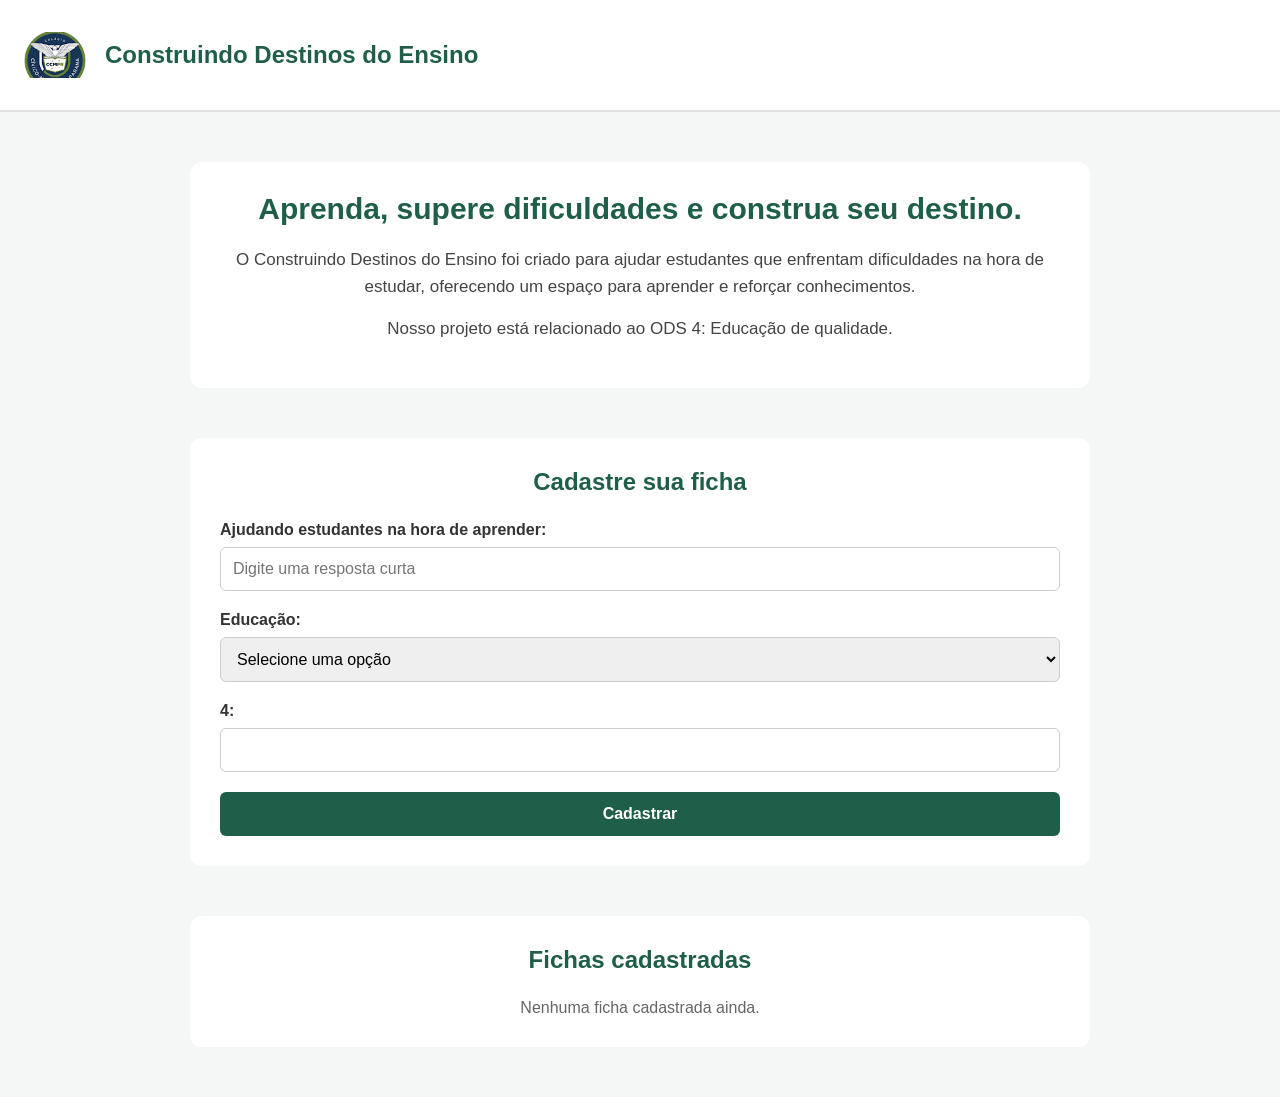
==== projeto.html @ d1478a82 "Add files via upload" ====
<!DOCTYPE html>
<html lang="pt-BR">

<head>
    <!-- Define que o site utiliza caracteres da língua portuguesa -->
    <meta charset="UTF-8">

    <!-- Faz o site se adaptar a celulares, tablets e computadores -->
    <meta name="viewport" content="width=device-width, initial-scale=1.0">

    <!-- Nome que aparecerá na aba do navegador -->
    <title>Construindo Destinos do Ensino</title>

    <!-- Conecta o arquivo HTML ao arquivo de estilos CSS -->
    <link rel="stylesheet" href="style.css">
</head>

<body>

    <!-- Cabeçalho principal do site -->
    <header class="cabecalho">

        <!-- Área que contém a logo e o nome do projeto -->
        <div class="identidade">

            <!-- Mostra a logo que está dentro da pasta imagens -->
            <img src="imagens/logo1.png" alt="Logo do projeto">

            <!-- Nome do projeto -->
            <h1>Construindo Destinos do Ensino</h1>

        </div>

    </header>


    <!-- Área principal do site -->
    <main>

        <!-- Seção de apresentação -->
        <section class="apresentacao">

            <!-- Título principal da seção -->
            <h2>Aprenda, supere dificuldades e construa seu destino.</h2>

            <!-- Texto explicando a finalidade do site -->
            <p>
                O Construindo Destinos do Ensino foi criado para ajudar
                estudantes que enfrentam dificuldades na hora de estudar,
                oferecendo um espaço para aprender e reforçar conhecimentos.
            </p>

            <!-- Informação sobre o objetivo do projeto -->
            <p>
                Nosso projeto está relacionado ao ODS 4:
                Educação de qualidade.
            </p>

        </section>


        <!-- Seção de cadastro -->
        <section class="cadastro">

            <!-- Título do formulário -->
            <h2>Cadastre sua ficha</h2>

            <!-- Formulário de cadastro -->
            <form id="formularioCadastro">

                <!-- Campo de texto curto -->
                <div class="campo">

                    <label for="ajudando">
                        Ajudando estudantes na hora de aprender:
                    </label>

                    <input
                        type="text"
                        id="ajudando"
                        name="ajudando"
                        placeholder="Digite uma resposta curta"
                        required
                    >

                </div>


                <!-- Campo com opções de educação -->
                <div class="campo">

                    <label for="educacao">
                        Educação:
                    </label>

                    <select
                        id="educacao"
                        name="educacao"
                        required
                    >
                        <option value="">
                            Selecione uma opção
                        </option>

                        <option value="Educação">
                            Educação
                        </option>

                    </select>

                </div>


                <!-- Campo numérico -->
                <div class="campo">

                    <label for="numero">
                        4:
                    </label>

                    <input
                        type="number"
                        id="numero"
                        name="numero"
                        required
                    >

                </div>


                <!-- Botão para enviar o formulário -->
                <button type="submit">
                    Cadastrar
                </button>

            </form>

        </section>
                <!-- Seção onde as fichas cadastradas serão exibidas -->
        <section class="fichas">

            <!-- Título da seção -->
            <h2>Fichas cadastradas</h2>

            <!--
                Este espaço receberá as fichas através
                do JavaScript posteriormente.
            -->
            <div id="listaFichas">

                <!-- Mensagem inicial enquanto não há fichas exibidas -->
                <p class="mensagem-vazia">
                    As fichas cadastradas aparecerão aqui.
                </p>

            </div>

        </section>


    </main>


    <!--
        O JavaScript fica no final do body.
        Assim, todo o HTML já foi carregado
        quando o JavaScript procurar pelo formulário.
    -->
    <script src="script.js"></script>

</body>

</html>
---- style.css ----
/* 
   Remove as margens padrão que o navegador coloca na página.
   Isso nos dá mais controle sobre o espaço do site.
*/
* {
    margin: 0;
    padding: 0;
    box-sizing: border-box;
}

/*
   Define a aparência geral da página.
*/
body {
    font-family: Arial, sans-serif;
    background-color: #f4f7f6;
    color: #222222;
}

/*
   Estiliza o cabeçalho do site.
*/
.cabecalho {
    background-color: #ffffff;
    padding: 20px;
    border-bottom: 2px solid #e0e0e0;
}

/*
   Organiza a logo e o nome do projeto
   lado a lado.
*/
.identidade {
    display: flex;
    align-items: center;
    gap: 15px;
}

/*
   Define o tamanho da logo.
*/
.identidade img {
    width: 70px;
    height: 70px;
    object-fit: contain;
}

/*
   Estiliza o nome do projeto.
*/
.identidade h1 {
    font-size: 24px;
    color: #1f5f4a;
}
/*
   Define o espaço e a aparência da área
   principal de apresentação do projeto.
*/
.apresentacao {
    max-width: 900px;
    margin: 50px auto;
    padding: 30px;
    background-color: #ffffff;
    border-radius: 12px;
    text-align: center;
}

/*
   Estiliza o título da apresentação.
*/
.apresentacao h2 {
    margin-bottom: 20px;
    font-size: 30px;
    color: #1f5f4a;
}

/*
   Estiliza os textos da apresentação.
*/
.apresentacao p {
    margin-bottom: 15px;
    font-size: 17px;
    line-height: 1.6;
    color: #444444;
}
/*
   Cria o espaço e a aparência da área
   onde ficará o formulário.
*/
.cadastro {
    max-width: 900px;
    margin: 30px auto 50px;
    padding: 30px;
    background-color: #ffffff;
    border-radius: 12px;
}

/*
   Estiliza o título do formulário.
*/
.cadastro h2 {
    margin-bottom: 25px;
    text-align: center;
    color: #1f5f4a;
}

/*
   Cria um espaço entre cada campo
   do formulário.
*/
.campo {
    margin-bottom: 20px;
}

/*
   Coloca o texto do label acima
   do campo correspondente.
*/
.campo label {
    display: block;
    margin-bottom: 8px;
    font-weight: bold;
    color: #333333;
}

/*
   Estiliza os campos de texto,
   número e a lista de opções.
*/
.campo input,
.campo select {
    width: 100%;
    padding: 12px;
    border: 1px solid #cccccc;
    border-radius: 6px;
    font-size: 16px;
}

/*
   Muda a aparência do campo quando
   o usuário clica nele para digitar.
*/
.campo input:focus,
.campo select:focus {
    outline: none;
    border-color: #1f5f4a;
}

/*
   Estiliza o botão de cadastro.
*/
.cadastro button {
    width: 100%;
    padding: 13px;
    border: none;
    border-radius: 6px;
    background-color: #1f5f4a;
    color: #ffffff;
    font-size: 16px;
    font-weight: bold;
    cursor: pointer;
}

/*
   Muda a cor do botão quando o mouse
   passa por cima dele.
*/
.cadastro button:hover {
    background-color: #174838;
}
/*
   Define a aparência da seção
   de fichas cadastradas.
*/
.fichas {
    max-width: 900px;
    margin: 30px auto 50px;
    padding: 30px;
    background-color: #ffffff;
    border-radius: 12px;
}

/*
   Estiliza o título da seção.
*/
.fichas h2 {
    margin-bottom: 25px;
    text-align: center;
    color: #1f5f4a;
}

/*
   Estiliza a mensagem que aparece
   quando ainda não temos fichas exibidas.
*/
.mensagem-vazia {
    text-align: center;
    color: #666666;
}
/*
   Estiliza cada ficha cadastrada.
*/
.ficha {
    margin-bottom: 20px;
    padding: 20px;
    background-color: #f4f7f6;
    border-left: 5px solid #1f5f4a;
    border-radius: 8px;
}


/*
   Estiliza o título de cada ficha.
*/
.ficha h3 {
    margin-bottom: 15px;
    color: #1f5f4a;
}


/*
   Cria espaço entre as informações
   de cada ficha.
*/
.ficha p {
    margin-bottom: 10px;
    line-height: 1.5;
    color: #444444;
}


/*
   Destaca os nomes dos campos.
*/
.ficha strong {
    color: #222222;
}
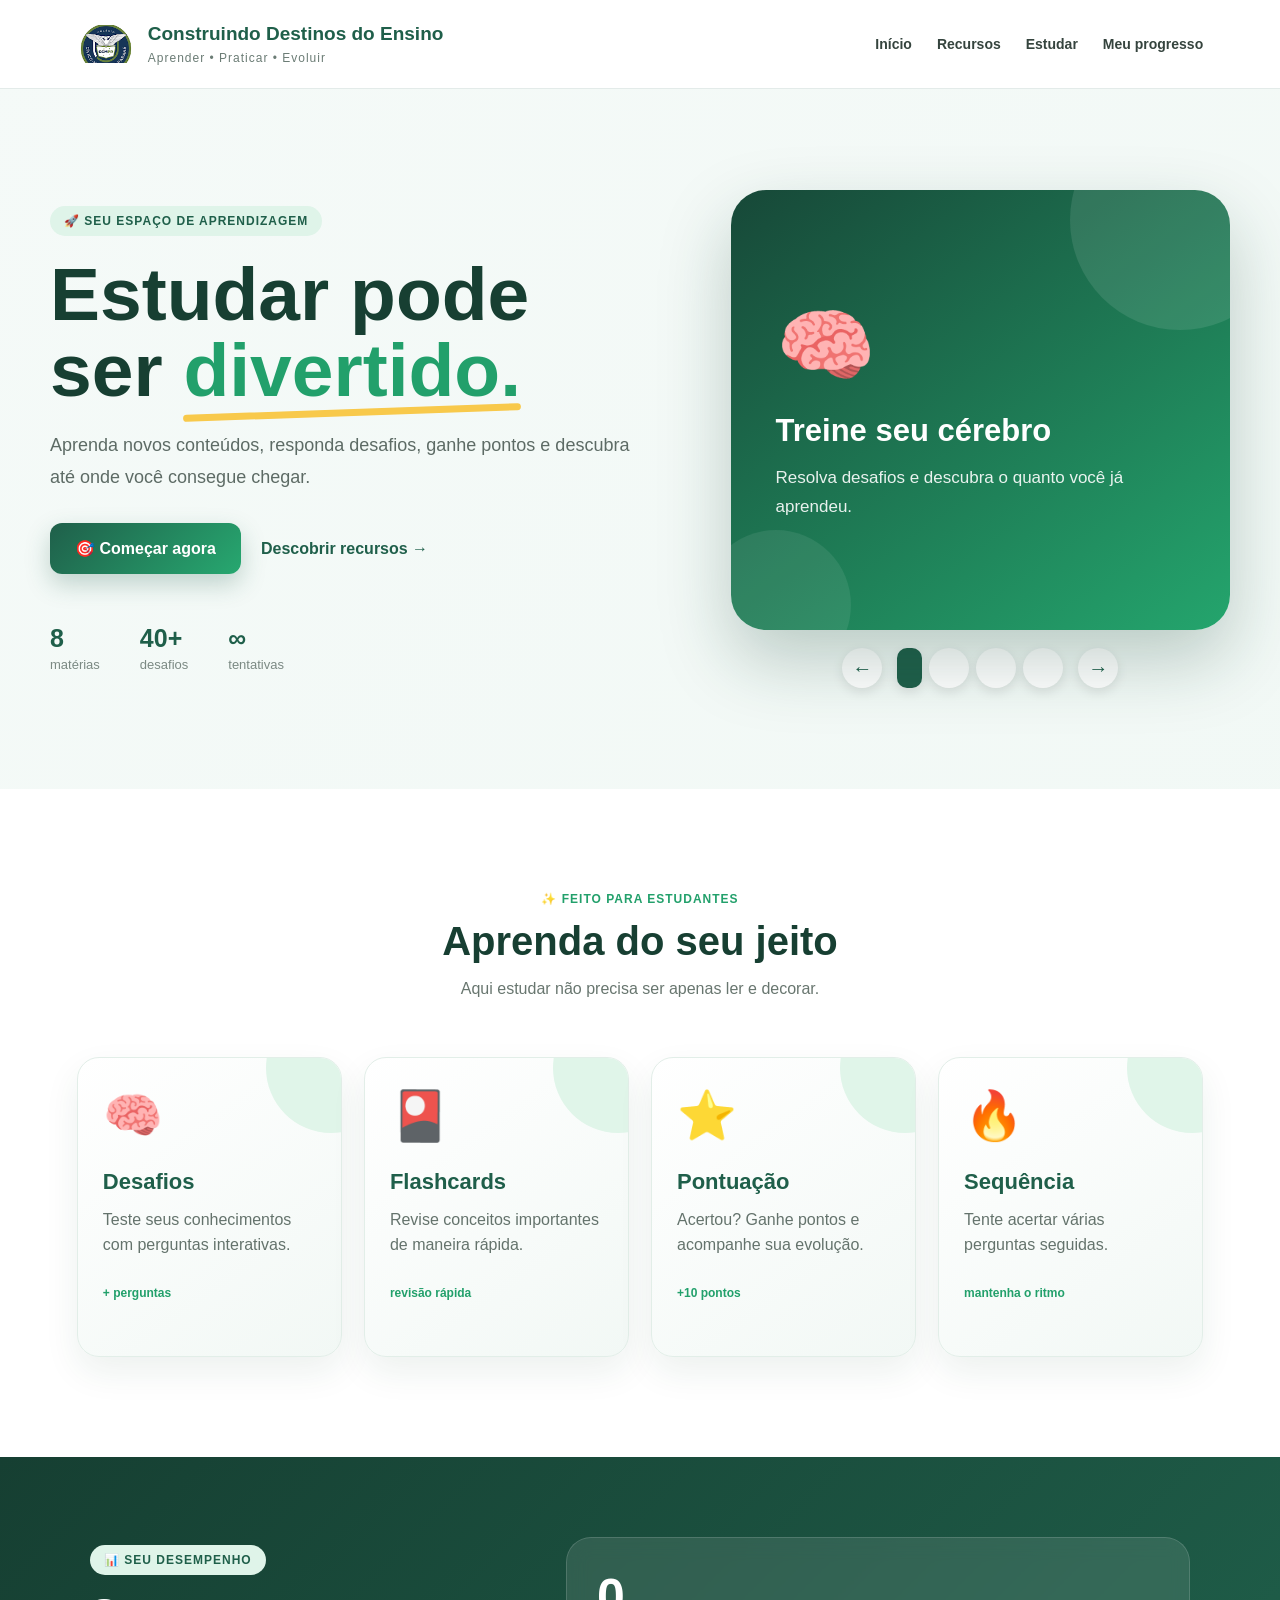
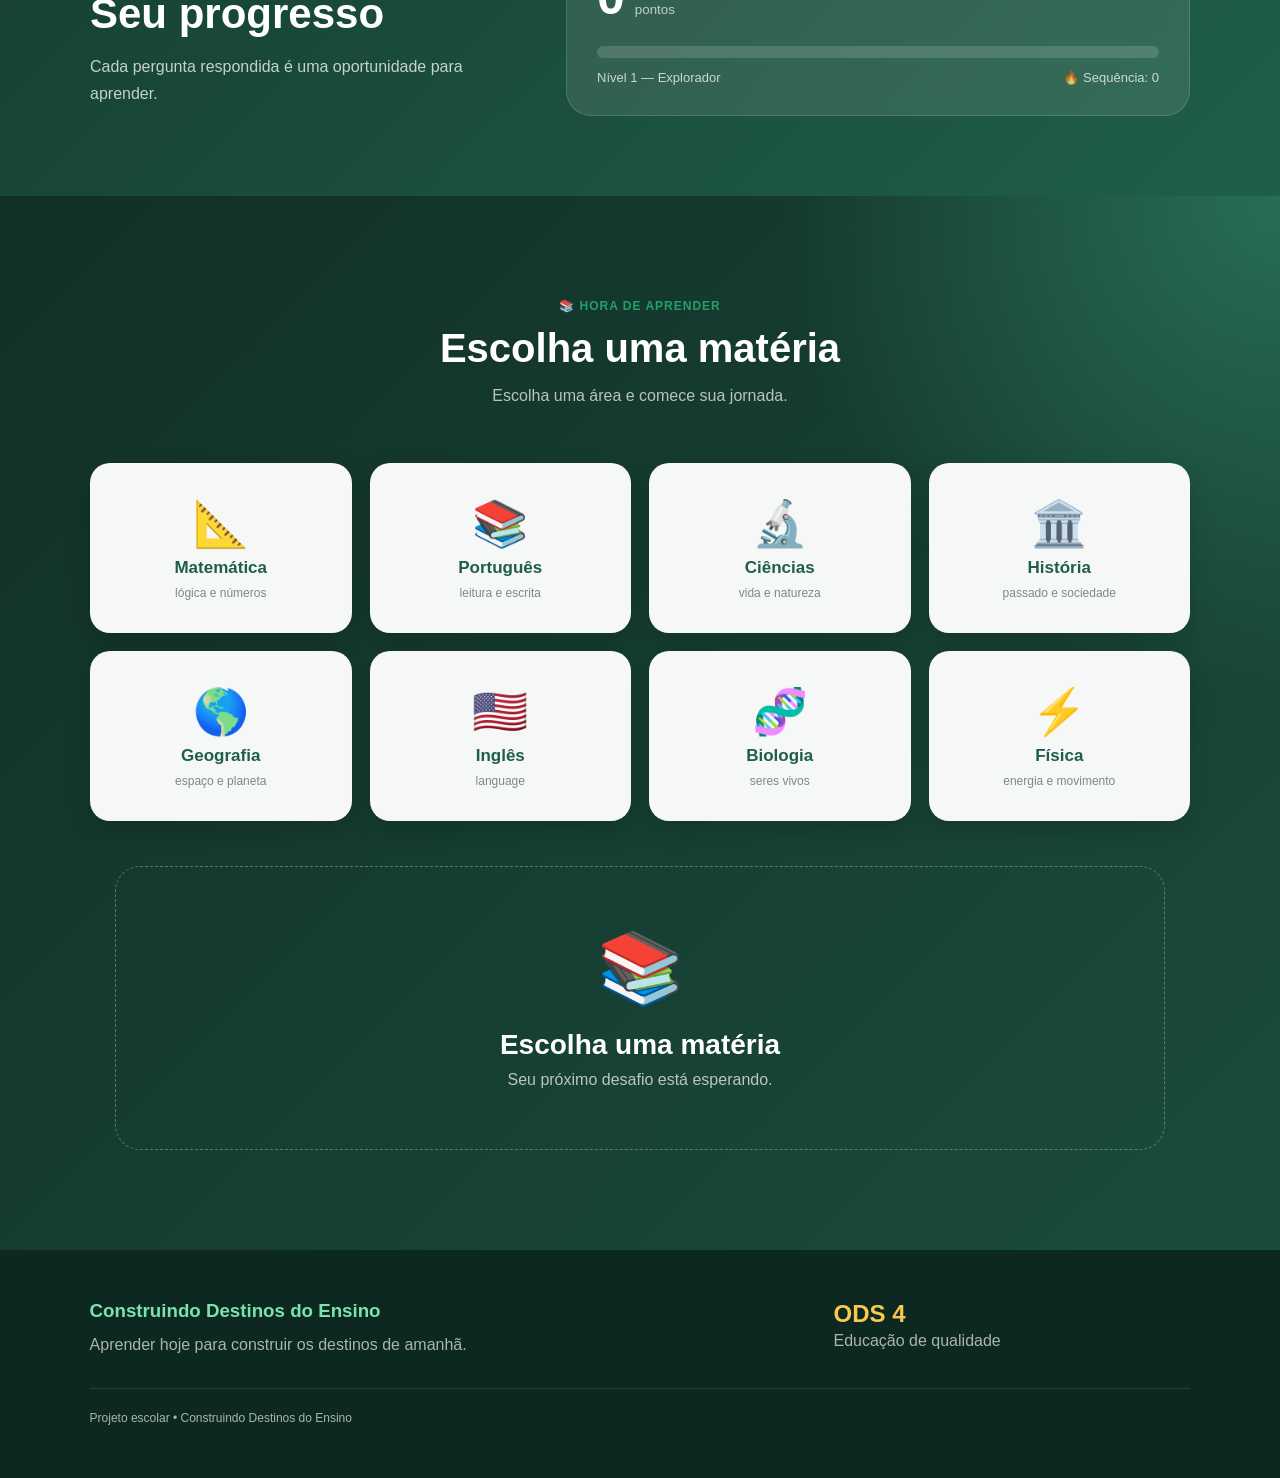
==== commit f872784e: "Add files via upload" ====
--- a/projeto.html
+++ b/projeto.html
@@ -15,159 +15,759 @@
     <link rel="stylesheet" href="style.css">
 </head>
 
-<body>
-
-    <!-- Cabeçalho principal do site -->
-    <header class="cabecalho">
-
-        <!-- Área que contém a logo e o nome do projeto -->
-        <div class="identidade">
-
-            <!-- Mostra a logo que está dentro da pasta imagens -->
-            <img src="imagens/logo1.png" alt="Logo do projeto">
-
-            <!-- Nome do projeto -->
-            <h1>Construindo Destinos do Ensino</h1>
-
-        </div>
-
-    </header>
-
-
-    <!-- Área principal do site -->
-    <main>
-
-        <!-- Seção de apresentação -->
-        <section class="apresentacao">
-
-            <!-- Título principal da seção -->
-            <h2>Aprenda, supere dificuldades e construa seu destino.</h2>
-
-            <!-- Texto explicando a finalidade do site -->
+<meta charset="UTF-8">
+
+<meta
+    name="viewport"
+    content="width=device-width, initial-scale=1.0"
+>
+
+<title>
+    Construindo Destinos do Ensino
+</title>
+
+<link
+    rel="stylesheet"
+    href="style.css"
+>
+
+</head> <body>
+<!-- ==================================================
+     CABEÇALHO
+================================================== -->
+
+<header class="cabecalho">
+
+    <div class="identidade">
+
+        <img
+            src="imagens/logo1.png"
+            alt="Logo do projeto"
+
+             src="imagens/logo2.png"
+            alt="Logo secundaria"
+
+        >
+
+        <div>
+
+            <h1>
+                Construindo Destinos do Ensino
+            </h1>
+
+            <span>
+                Aprender • Praticar • Evoluir
+            </span>
+
+        </div>
+
+    </div>
+
+
+    <nav class="menu">
+
+        <a href="#inicio">
+            Início
+        </a>
+
+        <a href="#recursos">
+            Recursos
+        </a>
+
+        <a href="#estudar">
+            Estudar
+        </a>
+
+        <a href="#progresso">
+            Meu progresso
+        </a>
+
+    </nav>
+
+</header>
+
+
+
+<!-- ==================================================
+     HERO / INÍCIO
+================================================== -->
+
+<main id="inicio">
+
+    <section class="hero">
+
+        <div class="hero-conteudo">
+
+            <span class="tag-hero">
+                🚀 SEU ESPAÇO DE APRENDIZAGEM
+            </span>
+
+            <h2>
+                Estudar pode ser
+                <span>divertido.</span>
+            </h2>
+
             <p>
-                O Construindo Destinos do Ensino foi criado para ajudar
-                estudantes que enfrentam dificuldades na hora de estudar,
-                oferecendo um espaço para aprender e reforçar conhecimentos.
+
+                Aprenda novos conteúdos,
+                responda desafios, ganhe pontos
+                e descubra até onde você consegue chegar.
+
             </p>
 
-            <!-- Informação sobre o objetivo do projeto -->
+
+            <div class="hero-botoes">
+
+                <a
+                    href="#estudar"
+                    class="botao-principal"
+                >
+                    🎯 Começar agora
+                </a>
+
+                <a
+                    href="#recursos"
+                    class="botao-secundario-link"
+                >
+                    Descobrir recursos →
+                </a>
+
+            </div>
+
+
+            <div class="mini-estatisticas">
+
+                <div>
+
+                    <strong>
+                        8
+                    </strong>
+
+                    <span>
+                        matérias
+                    </span>
+
+                </div>
+
+
+                <div>
+
+                    <strong>
+                        40+
+                    </strong>
+
+                    <span>
+                        desafios
+                    </span>
+
+                </div>
+
+
+                <div>
+
+                    <strong>
+                        ∞
+                    </strong>
+
+                    <span>
+                        tentativas
+                    </span>
+
+                </div>
+
+            </div>
+
+        </div>
+
+
+        <!-- ==================================================
+             CARROSSEL
+        ================================================== -->
+
+        <div class="carrossel-container">
+
+            <div
+                class="carrossel"
+                id="carrossel"
+            >
+
+                <div class="slide slide-1">
+
+                    <div class="slide-icone">
+                        🧠
+                    </div>
+
+                    <h3>
+                        Treine seu cérebro
+                    </h3>
+
+                    <p>
+                        Resolva desafios e descubra
+                        o quanto você já aprendeu.
+                    </p>
+
+                </div>
+
+
+                <div class="slide slide-2">
+
+                    <div class="slide-icone">
+                        🚀
+                    </div>
+
+                    <h3>
+                        Evolua todos os dias
+                    </h3>
+
+                    <p>
+                        Cada pequena descoberta
+                        faz você avançar.
+                    </p>
+
+                </div>
+
+
+                <div class="slide slide-3">
+
+                    <div class="slide-icone">
+                        🏆
+                    </div>
+
+                    <h3>
+                        Conquiste seu espaço
+                    </h3>
+
+                    <p>
+                        Acumule pontos e suba
+                        de nível.
+                    </p>
+
+                </div>
+
+
+                <div class="slide slide-4">
+
+                    <div class="slide-icone">
+                        💡
+                    </div>
+
+                    <h3>
+                        Aprenda de outro jeito
+                    </h3>
+
+                    <p>
+                        Dicas, exemplos, perguntas
+                        e atividades interativas.
+                    </p>
+
+                </div>
+
+            </div>
+
+
+            <div class="controles-carrossel">
+
+                <button
+                    type="button"
+                    id="anteriorSlide"
+                >
+                    ←
+                </button>
+
+                <div
+                    id="indicadores"
+                    class="indicadores"
+                >
+                </div>
+
+                <button
+                    type="button"
+                    id="proximoSlide"
+                >
+                    →
+                </button>
+
+            </div>
+
+        </div>
+
+    </section>
+
+
+
+    <!-- ==================================================
+         RECURSOS
+    ================================================== -->
+
+    <section
+        class="recursos"
+        id="recursos"
+    >
+
+        <div class="titulo-secao">
+
+            <span>
+                ✨ FEITO PARA ESTUDANTES
+            </span>
+
+            <h2>
+                Aprenda do seu jeito
+            </h2>
+
             <p>
-                Nosso projeto está relacionado ao ODS 4:
-                Educação de qualidade.
+                Aqui estudar não precisa ser apenas
+                ler e decorar.
             </p>
 
-        </section>
-
-
-        <!-- Seção de cadastro -->
-        <section class="cadastro">
-
-            <!-- Título do formulário -->
-            <h2>Cadastre sua ficha</h2>
-
-            <!-- Formulário de cadastro -->
-            <form id="formularioCadastro">
-
-                <!-- Campo de texto curto -->
-                <div class="campo">
-
-                    <label for="ajudando">
-                        Ajudando estudantes na hora de aprender:
-                    </label>
-
-                    <input
-                        type="text"
-                        id="ajudando"
-                        name="ajudando"
-                        placeholder="Digite uma resposta curta"
-                        required
+        </div>
+
+
+        <div class="cards-recursos">
+
+
+            <div class="card-3d">
+
+                <div class="card-icone">
+                    🧠
+                </div>
+
+                <h3>
+                    Desafios
+                </h3>
+
+                <p>
+                    Teste seus conhecimentos
+                    com perguntas interativas.
+                </p>
+
+                <span>
+                    + perguntas
+                </span>
+
+            </div>
+
+
+            <div class="card-3d">
+
+                <div class="card-icone">
+                    🎴
+                </div>
+
+                <h3>
+                    Flashcards
+                </h3>
+
+                <p>
+                    Revise conceitos importantes
+                    de maneira rápida.
+                </p>
+
+                <span>
+                    revisão rápida
+                </span>
+
+            </div>
+
+
+            <div class="card-3d">
+
+                <div class="card-icone">
+                    ⭐
+                </div>
+
+                <h3>
+                    Pontuação
+                </h3>
+
+                <p>
+                    Acertou? Ganhe pontos e
+                    acompanhe sua evolução.
+                </p>
+
+                <span>
+                    +10 pontos
+                </span>
+
+            </div>
+
+
+            <div class="card-3d">
+
+                <div class="card-icone">
+                    🔥
+                </div>
+
+                <h3>
+                    Sequência
+                </h3>
+
+                <p>
+                    Tente acertar várias perguntas
+                    seguidas.
+                </p>
+
+                <span>
+                    mantenha o ritmo
+                </span>
+
+            </div>
+
+        </div>
+
+    </section>
+
+
+
+    <!-- ==================================================
+         PROGRESSO
+    ================================================== -->
+
+    <section
+        class="progresso"
+        id="progresso"
+    >
+
+        <div class="progresso-conteudo">
+
+            <div>
+
+                <span class="tag-secao">
+                    📊 SEU DESEMPENHO
+                </span>
+
+                <h2>
+                    Seu progresso
+                </h2>
+
+                <p>
+                    Cada pergunta respondida é
+                    uma oportunidade para aprender.
+                </p>
+
+            </div>
+
+
+            <div class="painel-progresso">
+
+                <div class="numero-progresso">
+
+                    <span id="pontuacaoPrincipal">
+                        0
+                    </span>
+
+                    <small>
+                        pontos
+                    </small>
+
+                </div>
+
+
+                <div class="barra-container">
+
+                    <div
+                        class="barra-progresso"
+                        id="barraProgresso"
                     >
-
-                </div>
-
-
-                <!-- Campo com opções de educação -->
-                <div class="campo">
-
-                    <label for="educacao">
-                        Educação:
-                    </label>
-
-                    <select
-                        id="educacao"
-                        name="educacao"
-                        required
-                    >
-                        <option value="">
-                            Selecione uma opção
-                        </option>
-
-                        <option value="Educação">
-                            Educação
-                        </option>
-
-                    </select>
-
-                </div>
-
-
-                <!-- Campo numérico -->
-                <div class="campo">
-
-                    <label for="numero">
-                        4:
-                    </label>
-
-                    <input
-                        type="number"
-                        id="numero"
-                        name="numero"
-                        required
-                    >
-
-                </div>
-
-
-                <!-- Botão para enviar o formulário -->
-                <button type="submit">
-                    Cadastrar
-                </button>
-
-            </form>
-
-        </section>
-                <!-- Seção onde as fichas cadastradas serão exibidas -->
-        <section class="fichas">
-
-            <!-- Título da seção -->
-            <h2>Fichas cadastradas</h2>
-
-            <!--
-                Este espaço receberá as fichas através
-                do JavaScript posteriormente.
-            -->
-            <div id="listaFichas">
-
-                <!-- Mensagem inicial enquanto não há fichas exibidas -->
-                <p class="mensagem-vazia">
-                    As fichas cadastradas aparecerão aqui.
+                    </div>
+
+                </div>
+
+
+                <div class="informacoes-progresso">
+
+                    <span id="nivelTexto">
+                        Nível 1 — Explorador
+                    </span>
+
+                    <span id="sequenciaTexto">
+                        🔥 Sequência: 0
+                    </span>
+
+                </div>
+
+            </div>
+
+        </div>
+
+    </section>
+
+
+
+    <!-- ==================================================
+         ÁREA DE ESTUDOS
+    ================================================== -->
+
+    <section
+        class="estudar"
+        id="estudar"
+    >
+
+        <div class="titulo-secao titulo-branco">
+
+            <span>
+                📚 HORA DE APRENDER
+            </span>
+
+            <h2>
+                Escolha uma matéria
+            </h2>
+
+            <p>
+                Escolha uma área e comece sua jornada.
+            </p>
+
+        </div>
+
+
+        <div
+            class="materias"
+            id="materias"
+        >
+
+
+            <button
+                type="button"
+                class="materia"
+                data-materia="matematica"
+            >
+
+                <span>
+                    📐
+                </span>
+
+                <strong>
+                    Matemática
+                </strong>
+
+                <small>
+                    lógica e números
+                </small>
+
+            </button>
+
+
+            <button
+                type="button"
+                class="materia"
+                data-materia="portugues"
+            >
+
+                <span>
+                    📚
+                </span>
+
+                <strong>
+                    Português
+                </strong>
+
+                <small>
+                    leitura e escrita
+                </small>
+
+            </button>
+
+
+            <button
+                type="button"
+                class="materia"
+                data-materia="ciencias"
+            >
+
+                <span>
+                    🔬
+                </span>
+
+                <strong>
+                    Ciências
+                </strong>
+
+                <small>
+                    vida e natureza
+                </small>
+
+            </button>
+
+
+            <button
+                type="button"
+                class="materia"
+                data-materia="historia"
+            >
+
+                <span>
+                    🏛️
+                </span>
+
+                <strong>
+                    História
+                </strong>
+
+                <small>
+                    passado e sociedade
+                </small>
+
+            </button>
+
+
+            <button
+                type="button"
+                class="materia"
+                data-materia="geografia"
+            >
+
+                <span>
+                    🌎
+                </span>
+
+                <strong>
+                    Geografia
+                </strong>
+
+                <small>
+                    espaço e planeta
+                </small>
+
+            </button>
+
+
+            <button
+                type="button"
+                class="materia"
+                data-materia="ingles"
+            >
+
+                <span>
+                    🇺🇸
+                </span>
+
+                <strong>
+                    Inglês
+                </strong>
+
+                <small>
+                    language
+                </small>
+
+            </button>
+
+
+            <button
+                type="button"
+                class="materia"
+                data-materia="biologia"
+            >
+
+                <span>
+                    🧬
+                </span>
+
+                <strong>
+                    Biologia
+                </strong>
+
+                <small>
+                    seres vivos
+                </small>
+
+            </button>
+
+
+            <button
+                type="button"
+                class="materia"
+                data-materia="fisica"
+            >
+
+                <span>
+                    ⚡
+                </span>
+
+                <strong>
+                    Física
+                </strong>
+
+                <small>
+                    energia e movimento
+                </small>
+
+            </button>
+
+        </div>
+
+
+        <!-- ==================================================
+             CONTEÚDO GERADO PELO JAVASCRIPT
+        ================================================== -->
+
+        <div
+            id="areaConteudo"
+            class="area-conteudo"
+        >
+
+            <div class="boas-vindas">
+
+                <div>
+                    📚
+                </div>
+
+                <h3>
+                    Escolha uma matéria
+                </h3>
+
+                <p>
+                    Seu próximo desafio está esperando.
                 </p>
 
             </div>
 
-        </section>
-
-
-    </main>
-
-
-    <!--
-        O JavaScript fica no final do body.
-        Assim, todo o HTML já foi carregado
-        quando o JavaScript procurar pelo formulário.
-    -->
-    <script src="script.js"></script>
-
-</body>
-
-</html>
+        </div>
+
+    </section>
+
+</main>
+
+
+
+<!-- ==================================================
+     RODAPÉ
+================================================== -->
+
+<footer class="rodape">
+
+    <div>
+
+        <h3>
+            Construindo Destinos do Ensino
+        </h3>
+
+        <p>
+            Aprender hoje para construir
+            os destinos de amanhã.
+        </p>
+
+    </div>
+
+
+    <div>
+
+        <strong>
+            ODS 4
+        </strong>
+
+        <p>
+            Educação de qualidade
+        </p>
+
+    </div>
+
+
+    <p class="copyright">
+        Projeto escolar • Construindo Destinos do Ensino
+    </p>
+
+</footer>
+
+
+<script src="script.js"></script>
+
+</body> </html>
--- a/style.css
+++ b/style.css
@@ -1,237 +1,1814 @@
-/* 
-   Remove as margens padrão que o navegador coloca na página.
-   Isso nos dá mais controle sobre o espaço do site.
-*/
-* {
-    margin: 0;
-    padding: 0;
-    box-sizing: border-box;
-}
-
-/*
-   Define a aparência geral da página.
-*/
+*
+{
+margin: 0;
+padding: 0;
+box-sizing: border-box;
+}
+
+html {
+scroll-behavior: smooth;
+}
+
 body {
-    font-family: Arial, sans-serif;
-    background-color: #f4f7f6;
-    color: #222222;
-}
-
-/*
-   Estiliza o cabeçalho do site.
-*/
+font-family: Arial, Helvetica, sans-serif;
+
+background:
+    linear-gradient(
+        135deg,
+        #f5faf8,
+        #eef7f3
+    );
+
+color: #202b27;
+
+overflow-x: hidden;
+
+}
+
+button,
+a {
+font-family: inherit;
+}
+
+/* ==================================================
+CABEÇALHO
+================================================== */
+
 .cabecalho {
-    background-color: #ffffff;
-    padding: 20px;
-    border-bottom: 2px solid #e0e0e0;
-}
-
-/*
-   Organiza a logo e o nome do projeto
-   lado a lado.
-*/
+position: sticky;
+
+top: 0;
+
+z-index: 1000;
+
+width: 100%;
+
+padding: 15px 6%;
+
+background:
+    rgba(255, 255, 255, 0.94);
+
+backdrop-filter: blur(15px);
+
+border-bottom:
+    1px solid rgba(31, 95, 74, 0.12);
+
+display: flex;
+
+align-items: center;
+
+justify-content: space-between;
+
+gap: 25px;
+
+flex-wrap: wrap;
+
+}
+
 .identidade {
-    display: flex;
-    align-items: center;
+display: flex;
+
+align-items: center;
+
+gap: 13px;
+
+}
+
+.identidade img {
+width: 58px;
+
+height: 58px;
+
+object-fit: contain;
+
+}
+
+.identidade h1 {
+color: #1f5f4a;
+
+font-size: 19px;
+
+margin-bottom: 3px;
+
+}
+
+.identidade span {
+color: #6b7c75;
+
+font-size: 12px;
+
+letter-spacing: 1px;
+
+}
+
+/* ==================================================
+MENU
+================================================== */
+
+.menu {
+display: flex;
+
+align-items: center;
+
+gap: 25px;
+
+}
+
+.menu a {
+position: relative;
+
+text-decoration: none;
+
+color: #35443e;
+
+font-size: 14px;
+
+font-weight: bold;
+
+}
+
+.menu a::after {
+content: "";
+
+position: absolute;
+
+left: 0;
+
+bottom: -7px;
+
+width: 0;
+
+height: 2px;
+
+background: #22a06b;
+
+transition: width 0.25s;
+
+}
+
+.menu a:hover {
+color: #1f5f4a;
+}
+
+.menu a:hover::after {
+width: 100%;
+}
+
+/* ==================================================
+HERO
+================================================== */
+
+.hero {
+min-height: 700px;
+
+max-width: 1250px;
+
+margin: auto;
+
+padding: 80px 35px;
+
+display: grid;
+
+grid-template-columns: 1.1fr 0.9fr;
+
+gap: 70px;
+
+align-items: center;
+
+}
+
+.hero-conteudo {
+animation: aparecer 0.8s ease;
+}
+
+@keyframes aparecer {
+
+from {
+    opacity: 0;
+
+    transform: translateY(25px);
+}
+
+to {
+    opacity: 1;
+
+    transform: translateY(0);
+}
+
+}
+
+.tag-hero,
+.tag-secao {
+display: inline-block;
+
+padding: 8px 14px;
+
+border-radius: 30px;
+
+background: #dff4e9;
+
+color: #1f5f4a;
+
+font-size: 12px;
+
+font-weight: bold;
+
+letter-spacing: 1px;
+
+}
+
+.hero h2 {
+max-width: 650px;
+
+margin: 20px 0;
+
+font-size: clamp(45px, 6vw, 75px);
+
+line-height: 1.02;
+
+color: #173f32;
+
+}
+
+.hero h2 span {
+color: #22a06b;
+
+position: relative;
+
+}
+
+.hero h2 span::after {
+content: "";
+
+position: absolute;
+
+left: 0;
+
+right: 0;
+
+bottom: -4px;
+
+height: 7px;
+
+background: #f8c94b;
+
+border-radius: 20px;
+
+transform: rotate(-2deg);
+
+z-index: -1;
+
+}
+
+.hero-conteudo > p {
+max-width: 580px;
+
+color: #5d6b65;
+
+font-size: 18px;
+
+line-height: 1.8;
+
+margin-bottom: 30px;
+
+}
+
+/* ==================================================
+BOTÕES
+================================================== */
+
+.hero-botoes {
+display: flex;
+
+align-items: center;
+
+gap: 20px;
+
+flex-wrap: wrap;
+
+}
+
+.botao-principal {
+display: inline-block;
+
+padding: 16px 25px;
+
+border-radius: 12px;
+
+text-decoration: none;
+
+background:
+    linear-gradient(
+        135deg,
+        #1f5f4a,
+        #27a870
+    );
+
+color: white;
+
+font-weight: bold;
+
+box-shadow:
+    0 10px 25px
+    rgba(31, 95, 74, 0.25);
+
+transition:
+    transform 0.25s,
+    box-shadow 0.25s;
+
+}
+
+.botao-principal:hover {
+transform: translateY(-4px);
+
+box-shadow:
+    0 15px 30px
+    rgba(31, 95, 74, 0.35);
+
+}
+
+.botao-secundario-link {
+color: #1f5f4a;
+
+text-decoration: none;
+
+font-weight: bold;
+
+}
+
+/* ==================================================
+MINI ESTATÍSTICAS
+================================================== */
+
+.mini-estatisticas {
+display: flex;
+
+gap: 40px;
+
+margin-top: 50px;
+
+}
+
+.mini-estatisticas div {
+display: flex;
+
+flex-direction: column;
+
+}
+
+.mini-estatisticas strong {
+color: #1f5f4a;
+
+font-size: 25px;
+
+}
+
+.mini-estatisticas span {
+color: #7b8983;
+
+font-size: 13px;
+
+margin-top: 4px;
+
+}
+
+/* ==================================================
+CARROSSEL
+================================================== */
+
+.carrossel-container {
+position: relative;
+
+perspective: 1000px;
+
+}
+
+.carrossel {
+position: relative;
+
+min-height: 440px;
+
+border-radius: 35px;
+
+overflow: hidden;
+
+box-shadow:
+    0 30px 70px
+    rgba(20, 67, 52, 0.25);
+
+}
+
+.slide {
+display: none;
+
+min-height: 440px;
+
+padding: 55px 45px;
+
+color: white;
+
+flex-direction: column;
+
+justify-content: center;
+
+position: relative;
+
+overflow: hidden;
+
+}
+
+.slide::before {
+content: "";
+
+position: absolute;
+
+width: 220px;
+
+height: 220px;
+
+border-radius: 50%;
+
+background: rgba(255,255,255,0.1);
+
+top: -80px;
+
+right: -60px;
+
+}
+
+.slide::after {
+content: "";
+
+position: absolute;
+
+width: 150px;
+
+height: 150px;
+
+border-radius: 50%;
+
+background: rgba(255,255,255,0.08);
+
+bottom: -50px;
+
+left: -30px;
+
+}
+
+.slide.ativo {
+display: flex;
+
+animation:
+    trocarSlide 0.6s ease;
+
+}
+
+@keyframes trocarSlide {
+
+from {
+    opacity: 0;
+
+    transform: scale(0.97);
+}
+
+to {
+    opacity: 1;
+
+    transform: scale(1);
+}
+
+}
+
+.slide-1 {
+background:
+linear-gradient(
+145deg,
+#174838,
+#24a56d
+);
+}
+
+.slide-2 {
+background:
+linear-gradient(
+145deg,
+#243d72,
+#4779d4
+);
+}
+
+.slide-3 {
+background:
+linear-gradient(
+145deg,
+#69451d,
+#d28a2f
+);
+}
+
+.slide-4 {
+background:
+linear-gradient(
+145deg,
+#593a75,
+#a26dd4
+);
+}
+
+.slide-icone {
+position: relative;
+
+z-index: 2;
+
+font-size: 80px;
+
+margin-bottom: 20px;
+
+animation:
+    flutuar 3s ease-in-out infinite;
+
+}
+
+@keyframes flutuar {
+
+0%,
+100% {
+    transform: translateY(0);
+}
+
+50% {
+    transform: translateY(-10px);
+}
+
+}
+
+.slide h3 {
+position: relative;
+
+z-index: 2;
+
+font-size: 31px;
+
+margin-bottom: 15px;
+
+}
+
+.slide p {
+position: relative;
+
+z-index: 2;
+
+max-width: 350px;
+
+font-size: 17px;
+
+line-height: 1.7;
+
+color: rgba(255,255,255,0.9);
+
+}
+
+.controles-carrossel {
+display: flex;
+
+align-items: center;
+
+justify-content: center;
+
+gap: 15px;
+
+margin-top: 18px;
+
+}
+
+.controles-carrossel button {
+width: 40px;
+
+height: 40px;
+
+border: none;
+
+border-radius: 50%;
+
+background: white;
+
+color: #1f5f4a;
+
+cursor: pointer;
+
+font-size: 20px;
+
+box-shadow:
+    0 4px 12px
+    rgba(0,0,0,0.1);
+
+}
+
+.indicadores {
+display: flex;
+
+gap: 7px;
+
+}
+
+.indicador {
+width: 8px;
+
+height: 8px;
+
+border: none;
+
+border-radius: 50%;
+
+background: #c7d7d0;
+
+cursor: pointer;
+
+transition:
+    width 0.2s,
+    background 0.2s;
+
+}
+
+.indicador.ativo {
+width: 25px;
+
+border-radius: 10px;
+
+background: #1f5f4a;
+
+}
+
+/* ==================================================
+SEÇÕES
+================================================== */
+
+.recursos {
+padding: 100px 6%;
+
+background: white;
+
+}
+
+.titulo-secao {
+text-align: center;
+
+margin-bottom: 55px;
+
+}
+
+.titulo-secao > span {
+color: #22a06b;
+
+font-size: 12px;
+
+font-weight: bold;
+
+letter-spacing: 1px;
+
+}
+
+.titulo-secao h2 {
+color: #173f32;
+
+font-size: 40px;
+
+margin: 12px 0;
+
+}
+
+.titulo-secao p {
+color: #68766f;
+
+line-height: 1.6;
+
+}
+
+/* ==================================================
+CARDS 3D
+================================================== */
+
+.cards-recursos {
+max-width: 1200px;
+
+margin: auto;
+
+display: grid;
+
+grid-template-columns:
+    repeat(4, 1fr);
+
+gap: 22px;
+
+}
+
+.card-3d {
+min-height: 300px;
+
+padding: 30px 25px;
+
+border-radius: 22px;
+
+background:
+    linear-gradient(
+        145deg,
+        #ffffff,
+        #f2f8f5
+    );
+
+border:
+    1px solid #e2eee8;
+
+box-shadow:
+    0 15px 35px
+    rgba(27, 76, 57, 0.08);
+
+transition:
+    transform 0.3s,
+    box-shadow 0.3s;
+
+transform-style: preserve-3d;
+
+position: relative;
+
+overflow: hidden;
+
+}
+
+.card-3d::before {
+content: "";
+
+position: absolute;
+
+width: 130px;
+
+height: 130px;
+
+border-radius: 50%;
+
+background: #e0f5e9;
+
+right: -55px;
+
+top: -55px;
+
+}
+
+.card-3d:hover {
+transform:
+perspective(800px)
+rotateX(4deg)
+rotateY(-5deg)
+translateY(-8px);
+
+box-shadow:
+    0 25px 45px
+    rgba(27, 76, 57, 0.16);
+
+}
+
+.card-icone {
+position: relative;
+
+font-size: 48px;
+
+margin-bottom: 25px;
+
+}
+
+.card-3d h3 {
+color: #1f5f4a;
+
+font-size: 22px;
+
+margin-bottom: 12px;
+
+}
+
+.card-3d p {
+color: #64736c;
+
+line-height: 1.6;
+
+margin-bottom: 25px;
+
+}
+
+.card-3d span {
+color: #22a06b;
+
+font-size: 12px;
+
+font-weight: bold;
+
+}
+
+/* ==================================================
+PROGRESSO
+================================================== */
+
+.progresso {
+padding: 80px 6%;
+
+background:
+    linear-gradient(
+        135deg,
+        #163f32,
+        #1f5f4a
+    );
+
+color: white;
+
+}
+
+.progresso-conteudo {
+max-width: 1100px;
+
+margin: auto;
+
+display: grid;
+
+grid-template-columns: 0.8fr 1.2fr;
+
+gap: 60px;
+
+align-items: center;
+
+}
+
+.progresso h2 {
+font-size: 42px;
+
+margin: 15px 0;
+
+}
+
+.progresso p {
+color: rgba(255,255,255,0.75);
+
+line-height: 1.7;
+
+}
+
+.painel-progresso {
+padding: 30px;
+
+border-radius: 25px;
+
+background:
+    rgba(255,255,255,0.1);
+
+border:
+    1px solid rgba(255,255,255,0.15);
+
+backdrop-filter: blur(10px);
+
+}
+
+.numero-progresso {
+display: flex;
+
+align-items: baseline;
+
+gap: 10px;
+
+margin-bottom: 20px;
+
+}
+
+.numero-progresso span {
+font-size: 50px;
+
+font-weight: bold;
+
+}
+
+.numero-progresso small {
+color: rgba(255,255,255,0.7);
+}
+
+.barra-container {
+height: 12px;
+
+border-radius: 20px;
+
+background:
+    rgba(255,255,255,0.15);
+
+overflow: hidden;
+
+}
+
+.barra-progresso {
+height: 100%;
+
+width: 0%;
+
+border-radius: 20px;
+
+background:
+    linear-gradient(
+        90deg,
+        #f8c94b,
+        #66e3a4
+    );
+
+transition: width 0.5s;
+
+}
+
+.informacoes-progresso {
+display: flex;
+
+justify-content: space-between;
+
+gap: 20px;
+
+margin-top: 12px;
+
+color: rgba(255,255,255,0.75);
+
+font-size: 13px;
+
+}
+
+/* ==================================================
+ÁREA DE ESTUDOS
+================================================== */
+
+.estudar {
+padding: 100px 6%;
+
+background:
+    radial-gradient(
+        circle at top right,
+        #286d56,
+        transparent 30%
+    ),
+
+    linear-gradient(
+        135deg,
+        #122f27,
+        #1a4c3c
+    );
+
+min-height: 900px;
+
+}
+
+.titulo-branco h2 {
+color: white;
+}
+
+.titulo-branco p {
+color: rgba(255,255,255,0.7);
+}
+
+/* ==================================================
+MATÉRIAS
+================================================== */
+
+.materias {
+max-width: 1100px;
+
+margin: 0 auto 45px;
+
+display: grid;
+
+grid-template-columns:
+    repeat(4, 1fr);
+
+gap: 18px;
+
+}
+
+.materia {
+min-height: 170px;
+
+border: none;
+
+border-radius: 20px;
+
+padding: 25px 18px;
+
+cursor: pointer;
+
+background:
+    rgba(255,255,255,0.96);
+
+color: #1f5f4a;
+
+display: flex;
+
+flex-direction: column;
+
+align-items: center;
+
+justify-content: center;
+
+gap: 8px;
+
+box-shadow:
+    0 10px 25px
+    rgba(0,0,0,0.15);
+
+transition:
+    transform 0.25s,
+    box-shadow 0.25s;
+
+}
+
+.materia span {
+font-size: 45px;
+
+transition:
+    transform 0.25s;
+
+}
+
+.materia strong {
+font-size: 17px;
+}
+
+.materia small {
+color: #7c8a84;
+
+font-size: 12px;
+
+}
+
+.materia:hover {
+transform:
+translateY(-8px)
+scale(1.02);
+
+box-shadow:
+    0 18px 35px
+    rgba(0,0,0,0.22);
+
+}
+
+.materia:hover span {
+transform:
+rotate(-8deg)
+scale(1.15);
+}
+
+/* ==================================================
+CONTEÚDO DA MATÉRIA
+================================================== */
+
+.area-conteudo {
+max-width: 1050px;
+
+margin: auto;
+
+}
+
+.boas-vindas {
+text-align: center;
+
+padding: 60px 30px;
+
+color: white;
+
+border:
+    1px dashed
+    rgba(255,255,255,0.3);
+
+border-radius: 25px;
+
+}
+
+.boas-vindas > div {
+font-size: 70px;
+
+margin-bottom: 20px;
+
+}
+
+.boas-vindas h3 {
+font-size: 28px;
+
+margin-bottom: 10px;
+
+}
+
+.boas-vindas p {
+color: rgba(255,255,255,0.7);
+}
+
+/* ==================================================
+CABEÇALHO DA MATÉRIA
+================================================== */
+
+.cabecalho-materia {
+display: flex;
+
+align-items: center;
+
+gap: 25px;
+
+padding: 30px;
+
+margin-bottom: 25px;
+
+border-radius: 25px;
+
+background: white;
+
+box-shadow:
+    0 15px 40px
+    rgba(0,0,0,0.15);
+
+}
+
+.icone-materia {
+width: 85px;
+
+height: 85px;
+
+flex-shrink: 0;
+
+border-radius: 22px;
+
+display: flex;
+
+align-items: center;
+
+justify-content: center;
+
+font-size: 50px;
+
+background:
+    linear-gradient(
+        135deg,
+        #e3f7eb,
+        #c6ead7
+    );
+
+}
+
+.cabecalho-materia h3 {
+color: #1f5f4a;
+
+font-size: 30px;
+
+margin-bottom: 7px;
+
+}
+
+.cabecalho-materia p {
+color: #68766f;
+
+line-height: 1.6;
+
+}
+
+/* ==================================================
+CONTEÚDOS
+================================================== */
+
+.titulo-conteudos {
+color: white;
+
+margin: 35px 0 15px;
+
+font-size: 23px;
+
+}
+
+.lista-conteudos {
+display: grid;
+
+grid-template-columns:
+    repeat(2, 1fr);
+
+gap: 18px;
+
+}
+
+.conteudo-estudo {
+padding: 25px;
+
+border-radius: 20px;
+
+background: white;
+
+box-shadow:
+    0 10px 25px
+    rgba(0,0,0,0.1);
+
+transition:
+    transform 0.2s;
+
+}
+
+.conteudo-estudo:hover {
+transform: translateY(-4px);
+}
+
+.conteudo-estudo h4 {
+color: #1f5f4a;
+
+font-size: 20px;
+
+margin-bottom: 12px;
+
+}
+
+.conteudo-estudo > p {
+color: #5e6d66;
+
+line-height: 1.7;
+
+margin-bottom: 15px;
+
+}
+
+.exemplo-estudo {
+padding: 15px;
+
+border-radius: 12px;
+
+background: #eef8f2;
+
+border-left:
+    4px solid #22a06b;
+
+}
+
+.exemplo-estudo strong {
+color: #1f5f4a;
+}
+
+.exemplo-estudo p {
+color: #5e6d66;
+
+line-height: 1.5;
+
+margin-top: 5px;
+
+}
+
+/* ==================================================
+BOTÕES DE ESTUDO
+================================================== */
+
+.botoes-estudo {
+display: flex;
+
+gap: 12px;
+
+margin: 20px 0;
+
+flex-wrap: wrap;
+
+}
+
+.botao-estudo {
+border: none;
+
+padding: 13px 18px;
+
+border-radius: 10px;
+
+background: #e8f6ee;
+
+color: #1f5f4a;
+
+font-weight: bold;
+
+cursor: pointer;
+
+transition:
+    transform 0.2s,
+    background 0.2s;
+
+}
+
+.botao-estudo:hover {
+background: #cfeedd;
+
+transform: translateY(-2px);
+
+}
+
+/* ==================================================
+DICA / FLASHCARD
+================================================== */
+
+.extra-estudo {
+padding: 20px;
+
+margin-bottom: 20px;
+
+border-radius: 15px;
+
+background: #fff6d9;
+
+color: #5d4a15;
+
+line-height: 1.6;
+
+animation:
+    aparecer 0.3s ease;
+
+}
+
+.flashcard {
+perspective: 1000px;
+}
+
+.flashcard-inner {
+padding: 30px;
+
+border-radius: 18px;
+
+background:
+    linear-gradient(
+        135deg,
+        #7054a7,
+        #9a76d2
+    );
+
+color: white;
+
+box-shadow:
+    0 15px 30px
+    rgba(50,30,80,0.25);
+
+}
+
+.flashcard-inner h4 {
+font-size: 22px;
+
+margin-bottom: 10px;
+
+}
+
+.flashcard-inner p {
+line-height: 1.6;
+}
+
+/* ==================================================
+DESAFIO
+================================================== */
+
+.desafio {
+margin-top: 30px;
+
+padding: 30px;
+
+border-radius: 25px;
+
+background:
+    linear-gradient(
+        145deg,
+        #ffffff,
+        #f3f9f5
+    );
+
+box-shadow:
+    0 15px 40px
+    rgba(0,0,0,0.15);
+
+}
+
+.tag-desafio {
+color: #22a06b;
+
+font-size: 11px;
+
+font-weight: bold;
+
+letter-spacing: 1px;
+
+}
+
+.desafio h3 {
+color: #173f32;
+
+font-size: 27px;
+
+margin: 8px 0 20px;
+
+}
+
+.pergunta {
+color: #34443d;
+
+font-size: 18px;
+
+line-height: 1.6;
+
+font-weight: bold;
+
+margin-bottom: 20px;
+
+}
+
+.alternativas {
+display: grid;
+
+grid-template-columns:
+    1fr 1fr;
+
+gap: 12px;
+
+}
+
+.alternativa {
+padding: 16px;
+
+border:
+    2px solid #dfeae4;
+
+border-radius: 12px;
+
+background: white;
+
+color: #34443d;
+
+text-align: left;
+
+cursor: pointer;
+
+font-size: 15px;
+
+transition:
+    transform 0.2s,
+    border 0.2s,
+    background 0.2s;
+
+}
+
+.alternativa:hover {
+transform: translateX(4px);
+
+border-color: #22a06b;
+
+background: #f2fbf5;
+
+}
+
+.alternativa:disabled {
+cursor: default;
+}
+
+.alternativa.certa {
+background: #d9f5e2;
+
+border-color: #2d9b59;
+
+color: #196534;
+
+}
+
+.alternativa.errada {
+background: #ffe1e1;
+
+border-color: #d65757;
+
+color: #9a2929;
+
+}
+
+/* ==================================================
+FEEDBACK
+================================================== */
+
+.feedback {
+margin-top: 20px;
+
+padding: 20px;
+
+border-radius: 15px;
+
+line-height: 1.6;
+
+animation:
+    aparecer 0.3s ease;
+
+}
+
+.feedback.certo {
+background: #ddf5e5;
+
+color: #205d34;
+
+border-left:
+    5px solid #2d9b59;
+
+}
+
+.feedback.errado {
+background: #ffebeb;
+
+color: #822d2d;
+
+border-left:
+    5px solid #d65757;
+
+}
+
+.feedback strong {
+display: block;
+
+font-size: 20px;
+
+margin-bottom: 5px;
+
+}
+
+/* ==================================================
+NAVEGAÇÃO DAS PERGUNTAS
+================================================== */
+
+.navegacao-quiz {
+display: flex;
+
+align-items: center;
+
+justify-content: space-between;
+
+gap: 15px;
+
+margin-top: 20px;
+
+}
+
+.botao-proxima {
+border: none;
+
+padding: 13px 20px;
+
+border-radius: 10px;
+
+background: #1f5f4a;
+
+color: white;
+
+font-weight: bold;
+
+cursor: pointer;
+
+}
+
+.botao-proxima:hover {
+background: #174838;
+}
+
+.numero-questao {
+color: #718078;
+
+font-size: 13px;
+
+}
+
+/* ==================================================
+RESULTADO FINAL
+================================================== */
+
+.resultado-final {
+padding: 40px;
+
+border-radius: 25px;
+
+background:
+    linear-gradient(
+        135deg,
+        #fef9df,
+        #fff4c1
+    );
+
+text-align: center;
+
+margin-top: 25px;
+
+}
+
+.resultado-final .trofeu {
+font-size: 70px;
+
+margin-bottom: 15px;
+
+}
+
+.resultado-final h3 {
+color: #684f12;
+
+font-size: 30px;
+
+margin-bottom: 10px;
+
+}
+
+.resultado-final p {
+color: #705e2a;
+
+line-height: 1.6;
+
+margin-bottom: 8px;
+
+}
+
+.botao-reiniciar {
+border: none;
+
+margin-top: 20px;
+
+padding: 14px 22px;
+
+border-radius: 10px;
+
+background: #1f5f4a;
+
+color: white;
+
+font-weight: bold;
+
+cursor: pointer;
+
+}
+
+/* ==================================================
+RODAPÉ
+================================================== */
+
+.rodape {
+padding: 50px 7%;
+
+background: #0d2820;
+
+color: white;
+
+display: grid;
+
+grid-template-columns:
+    2fr 1fr;
+
+gap: 30px;
+
+}
+
+.rodape h3 {
+color: #7ce3ac;
+
+margin-bottom: 10px;
+
+}
+
+.rodape p {
+color: rgba(255,255,255,0.65);
+
+line-height: 1.6;
+
+}
+
+.rodape strong {
+color: #f8c94b;
+
+font-size: 24px;
+
+}
+
+.copyright {
+grid-column: 1 / -1;
+
+padding-top: 20px;
+
+border-top:
+    1px solid
+    rgba(255,255,255,0.1);
+
+font-size: 12px;
+
+}
+
+/* ==================================================
+RESPONSIVIDADE
+================================================== */
+
+@media (max-width: 1000px) {
+
+.hero {
+    grid-template-columns: 1fr;
+
+    padding-top: 60px;
+}
+
+.hero-conteudo {
+    text-align: center;
+}
+
+.hero-conteudo > p {
+    margin-left: auto;
+
+    margin-right: auto;
+}
+
+.hero-botoes,
+.mini-estatisticas {
+    justify-content: center;
+}
+
+.cards-recursos {
+    grid-template-columns:
+        repeat(2, 1fr);
+}
+
+.materias {
+    grid-template-columns:
+        repeat(2, 1fr);
+}
+
+.progresso-conteudo {
+    grid-template-columns: 1fr;
+}
+
+}
+
+@media (max-width: 700px) {
+
+.cabecalho {
+    justify-content: center;
+}
+
+.identidade {
+    justify-content: center;
+
+    text-align: center;
+}
+
+.menu {
+    justify-content: center;
+
     gap: 15px;
 }
 
-/*
-   Define o tamanho da logo.
-*/
-.identidade img {
-    width: 70px;
-    height: 70px;
-    object-fit: contain;
-}
-
-/*
-   Estiliza o nome do projeto.
-*/
-.identidade h1 {
-    font-size: 24px;
-    color: #1f5f4a;
-}
-/*
-   Define o espaço e a aparência da área
-   principal de apresentação do projeto.
-*/
-.apresentacao {
-    max-width: 900px;
-    margin: 50px auto;
-    padding: 30px;
-    background-color: #ffffff;
-    border-radius: 12px;
+.hero {
+    padding: 50px 20px;
+}
+
+.hero h2 {
+    font-size: 42px;
+}
+
+.mini-estatisticas {
+    gap: 25px;
+}
+
+.cards-recursos {
+    grid-template-columns: 1fr;
+}
+
+.materias {
+    grid-template-columns: 1fr 1fr;
+}
+
+.lista-conteudos {
+    grid-template-columns: 1fr;
+}
+
+.alternativas {
+    grid-template-columns: 1fr;
+}
+
+.rodape {
+    grid-template-columns: 1fr;
+
     text-align: center;
 }
 
-/*
-   Estiliza o título da apresentação.
-*/
-.apresentacao h2 {
-    margin-bottom: 20px;
-    font-size: 30px;
-    color: #1f5f4a;
-}
-
-/*
-   Estiliza os textos da apresentação.
-*/
-.apresentacao p {
-    margin-bottom: 15px;
-    font-size: 17px;
-    line-height: 1.6;
-    color: #444444;
-}
-/*
-   Cria o espaço e a aparência da área
-   onde ficará o formulário.
-*/
-.cadastro {
-    max-width: 900px;
-    margin: 30px auto 50px;
-    padding: 30px;
-    background-color: #ffffff;
-    border-radius: 12px;
-}
-
-/*
-   Estiliza o título do formulário.
-*/
-.cadastro h2 {
-    margin-bottom: 25px;
+.copyright {
+    grid-column: auto;
+}
+
+}
+
+@media (max-width: 450px) {
+
+.materias {
+    grid-template-columns: 1fr;
+}
+
+.hero h2 {
+    font-size: 36px;
+}
+
+.cabecalho-materia {
+    flex-direction: column;
+
     text-align: center;
-    color: #1f5f4a;
-}
-
-/*
-   Cria um espaço entre cada campo
-   do formulário.
-*/
-.campo {
-    margin-bottom: 20px;
-}
-
-/*
-   Coloca o texto do label acima
-   do campo correspondente.
-*/
-.campo label {
-    display: block;
-    margin-bottom: 8px;
-    font-weight: bold;
-    color: #333333;
-}
-
-/*
-   Estiliza os campos de texto,
-   número e a lista de opções.
-*/
-.campo input,
-.campo select {
-    width: 100%;
-    padding: 12px;
-    border: 1px solid #cccccc;
-    border-radius: 6px;
-    font-size: 16px;
-}
-
-/*
-   Muda a aparência do campo quando
-   o usuário clica nele para digitar.
-*/
-.campo input:focus,
-.campo select:focus {
-    outline: none;
-    border-color: #1f5f4a;
-}
-
-/*
-   Estiliza o botão de cadastro.
-*/
-.cadastro button {
-    width: 100%;
-    padding: 13px;
-    border: none;
-    border-radius: 6px;
-    background-color: #1f5f4a;
-    color: #ffffff;
-    font-size: 16px;
-    font-weight: bold;
-    cursor: pointer;
-}
-
-/*
-   Muda a cor do botão quando o mouse
-   passa por cima dele.
-*/
-.cadastro button:hover {
-    background-color: #174838;
-}
-/*
-   Define a aparência da seção
-   de fichas cadastradas.
-*/
-.fichas {
-    max-width: 900px;
-    margin: 30px auto 50px;
-    padding: 30px;
-    background-color: #ffffff;
-    border-radius: 12px;
-}
-
-/*
-   Estiliza o título da seção.
-*/
-.fichas h2 {
-    margin-bottom: 25px;
-    text-align: center;
-    color: #1f5f4a;
-}
-
-/*
-   Estiliza a mensagem que aparece
-   quando ainda não temos fichas exibidas.
-*/
-.mensagem-vazia {
-    text-align: center;
-    color: #666666;
-}
-/*
-   Estiliza cada ficha cadastrada.
-*/
-.ficha {
-    margin-bottom: 20px;
-    padding: 20px;
-    background-color: #f4f7f6;
-    border-left: 5px solid #1f5f4a;
-    border-radius: 8px;
-}
-
-
-/*
-   Estiliza o título de cada ficha.
-*/
-.ficha h3 {
-    margin-bottom: 15px;
-    color: #1f5f4a;
-}
-
-
-/*
-   Cria espaço entre as informações
-   de cada ficha.
-*/
-.ficha p {
-    margin-bottom: 10px;
-    line-height: 1.5;
-    color: #444444;
-}
-
-
-/*
-   Destaca os nomes dos campos.
-*/
-.ficha strong {
-    color: #222222;
-}
+}
+
+.slide {
+    padding: 40px 30px;
+}
+
+.slide h3 {
+    font-size: 26px;
+}
+
+}
--- a/style.css
+++ b/style.css
@@ -1,237 +1,1814 @@
-/* 
-   Remove as margens padrão que o navegador coloca na página.
-   Isso nos dá mais controle sobre o espaço do site.
-*/
-* {
-    margin: 0;
-    padding: 0;
-    box-sizing: border-box;
-}
-
-/*
-   Define a aparência geral da página.
-*/
+*
+{
+margin: 0;
+padding: 0;
+box-sizing: border-box;
+}
+
+html {
+scroll-behavior: smooth;
+}
+
 body {
-    font-family: Arial, sans-serif;
-    background-color: #f4f7f6;
-    color: #222222;
-}
-
-/*
-   Estiliza o cabeçalho do site.
-*/
+font-family: Arial, Helvetica, sans-serif;
+
+background:
+    linear-gradient(
+        135deg,
+        #f5faf8,
+        #eef7f3
+    );
+
+color: #202b27;
+
+overflow-x: hidden;
+
+}
+
+button,
+a {
+font-family: inherit;
+}
+
+/* ==================================================
+CABEÇALHO
+================================================== */
+
 .cabecalho {
-    background-color: #ffffff;
-    padding: 20px;
-    border-bottom: 2px solid #e0e0e0;
-}
-
-/*
-   Organiza a logo e o nome do projeto
-   lado a lado.
-*/
+position: sticky;
+
+top: 0;
+
+z-index: 1000;
+
+width: 100%;
+
+padding: 15px 6%;
+
+background:
+    rgba(255, 255, 255, 0.94);
+
+backdrop-filter: blur(15px);
+
+border-bottom:
+    1px solid rgba(31, 95, 74, 0.12);
+
+display: flex;
+
+align-items: center;
+
+justify-content: space-between;
+
+gap: 25px;
+
+flex-wrap: wrap;
+
+}
+
 .identidade {
-    display: flex;
-    align-items: center;
+display: flex;
+
+align-items: center;
+
+gap: 13px;
+
+}
+
+.identidade img {
+width: 58px;
+
+height: 58px;
+
+object-fit: contain;
+
+}
+
+.identidade h1 {
+color: #1f5f4a;
+
+font-size: 19px;
+
+margin-bottom: 3px;
+
+}
+
+.identidade span {
+color: #6b7c75;
+
+font-size: 12px;
+
+letter-spacing: 1px;
+
+}
+
+/* ==================================================
+MENU
+================================================== */
+
+.menu {
+display: flex;
+
+align-items: center;
+
+gap: 25px;
+
+}
+
+.menu a {
+position: relative;
+
+text-decoration: none;
+
+color: #35443e;
+
+font-size: 14px;
+
+font-weight: bold;
+
+}
+
+.menu a::after {
+content: "";
+
+position: absolute;
+
+left: 0;
+
+bottom: -7px;
+
+width: 0;
+
+height: 2px;
+
+background: #22a06b;
+
+transition: width 0.25s;
+
+}
+
+.menu a:hover {
+color: #1f5f4a;
+}
+
+.menu a:hover::after {
+width: 100%;
+}
+
+/* ==================================================
+HERO
+================================================== */
+
+.hero {
+min-height: 700px;
+
+max-width: 1250px;
+
+margin: auto;
+
+padding: 80px 35px;
+
+display: grid;
+
+grid-template-columns: 1.1fr 0.9fr;
+
+gap: 70px;
+
+align-items: center;
+
+}
+
+.hero-conteudo {
+animation: aparecer 0.8s ease;
+}
+
+@keyframes aparecer {
+
+from {
+    opacity: 0;
+
+    transform: translateY(25px);
+}
+
+to {
+    opacity: 1;
+
+    transform: translateY(0);
+}
+
+}
+
+.tag-hero,
+.tag-secao {
+display: inline-block;
+
+padding: 8px 14px;
+
+border-radius: 30px;
+
+background: #dff4e9;
+
+color: #1f5f4a;
+
+font-size: 12px;
+
+font-weight: bold;
+
+letter-spacing: 1px;
+
+}
+
+.hero h2 {
+max-width: 650px;
+
+margin: 20px 0;
+
+font-size: clamp(45px, 6vw, 75px);
+
+line-height: 1.02;
+
+color: #173f32;
+
+}
+
+.hero h2 span {
+color: #22a06b;
+
+position: relative;
+
+}
+
+.hero h2 span::after {
+content: "";
+
+position: absolute;
+
+left: 0;
+
+right: 0;
+
+bottom: -4px;
+
+height: 7px;
+
+background: #f8c94b;
+
+border-radius: 20px;
+
+transform: rotate(-2deg);
+
+z-index: -1;
+
+}
+
+.hero-conteudo > p {
+max-width: 580px;
+
+color: #5d6b65;
+
+font-size: 18px;
+
+line-height: 1.8;
+
+margin-bottom: 30px;
+
+}
+
+/* ==================================================
+BOTÕES
+================================================== */
+
+.hero-botoes {
+display: flex;
+
+align-items: center;
+
+gap: 20px;
+
+flex-wrap: wrap;
+
+}
+
+.botao-principal {
+display: inline-block;
+
+padding: 16px 25px;
+
+border-radius: 12px;
+
+text-decoration: none;
+
+background:
+    linear-gradient(
+        135deg,
+        #1f5f4a,
+        #27a870
+    );
+
+color: white;
+
+font-weight: bold;
+
+box-shadow:
+    0 10px 25px
+    rgba(31, 95, 74, 0.25);
+
+transition:
+    transform 0.25s,
+    box-shadow 0.25s;
+
+}
+
+.botao-principal:hover {
+transform: translateY(-4px);
+
+box-shadow:
+    0 15px 30px
+    rgba(31, 95, 74, 0.35);
+
+}
+
+.botao-secundario-link {
+color: #1f5f4a;
+
+text-decoration: none;
+
+font-weight: bold;
+
+}
+
+/* ==================================================
+MINI ESTATÍSTICAS
+================================================== */
+
+.mini-estatisticas {
+display: flex;
+
+gap: 40px;
+
+margin-top: 50px;
+
+}
+
+.mini-estatisticas div {
+display: flex;
+
+flex-direction: column;
+
+}
+
+.mini-estatisticas strong {
+color: #1f5f4a;
+
+font-size: 25px;
+
+}
+
+.mini-estatisticas span {
+color: #7b8983;
+
+font-size: 13px;
+
+margin-top: 4px;
+
+}
+
+/* ==================================================
+CARROSSEL
+================================================== */
+
+.carrossel-container {
+position: relative;
+
+perspective: 1000px;
+
+}
+
+.carrossel {
+position: relative;
+
+min-height: 440px;
+
+border-radius: 35px;
+
+overflow: hidden;
+
+box-shadow:
+    0 30px 70px
+    rgba(20, 67, 52, 0.25);
+
+}
+
+.slide {
+display: none;
+
+min-height: 440px;
+
+padding: 55px 45px;
+
+color: white;
+
+flex-direction: column;
+
+justify-content: center;
+
+position: relative;
+
+overflow: hidden;
+
+}
+
+.slide::before {
+content: "";
+
+position: absolute;
+
+width: 220px;
+
+height: 220px;
+
+border-radius: 50%;
+
+background: rgba(255,255,255,0.1);
+
+top: -80px;
+
+right: -60px;
+
+}
+
+.slide::after {
+content: "";
+
+position: absolute;
+
+width: 150px;
+
+height: 150px;
+
+border-radius: 50%;
+
+background: rgba(255,255,255,0.08);
+
+bottom: -50px;
+
+left: -30px;
+
+}
+
+.slide.ativo {
+display: flex;
+
+animation:
+    trocarSlide 0.6s ease;
+
+}
+
+@keyframes trocarSlide {
+
+from {
+    opacity: 0;
+
+    transform: scale(0.97);
+}
+
+to {
+    opacity: 1;
+
+    transform: scale(1);
+}
+
+}
+
+.slide-1 {
+background:
+linear-gradient(
+145deg,
+#174838,
+#24a56d
+);
+}
+
+.slide-2 {
+background:
+linear-gradient(
+145deg,
+#243d72,
+#4779d4
+);
+}
+
+.slide-3 {
+background:
+linear-gradient(
+145deg,
+#69451d,
+#d28a2f
+);
+}
+
+.slide-4 {
+background:
+linear-gradient(
+145deg,
+#593a75,
+#a26dd4
+);
+}
+
+.slide-icone {
+position: relative;
+
+z-index: 2;
+
+font-size: 80px;
+
+margin-bottom: 20px;
+
+animation:
+    flutuar 3s ease-in-out infinite;
+
+}
+
+@keyframes flutuar {
+
+0%,
+100% {
+    transform: translateY(0);
+}
+
+50% {
+    transform: translateY(-10px);
+}
+
+}
+
+.slide h3 {
+position: relative;
+
+z-index: 2;
+
+font-size: 31px;
+
+margin-bottom: 15px;
+
+}
+
+.slide p {
+position: relative;
+
+z-index: 2;
+
+max-width: 350px;
+
+font-size: 17px;
+
+line-height: 1.7;
+
+color: rgba(255,255,255,0.9);
+
+}
+
+.controles-carrossel {
+display: flex;
+
+align-items: center;
+
+justify-content: center;
+
+gap: 15px;
+
+margin-top: 18px;
+
+}
+
+.controles-carrossel button {
+width: 40px;
+
+height: 40px;
+
+border: none;
+
+border-radius: 50%;
+
+background: white;
+
+color: #1f5f4a;
+
+cursor: pointer;
+
+font-size: 20px;
+
+box-shadow:
+    0 4px 12px
+    rgba(0,0,0,0.1);
+
+}
+
+.indicadores {
+display: flex;
+
+gap: 7px;
+
+}
+
+.indicador {
+width: 8px;
+
+height: 8px;
+
+border: none;
+
+border-radius: 50%;
+
+background: #c7d7d0;
+
+cursor: pointer;
+
+transition:
+    width 0.2s,
+    background 0.2s;
+
+}
+
+.indicador.ativo {
+width: 25px;
+
+border-radius: 10px;
+
+background: #1f5f4a;
+
+}
+
+/* ==================================================
+SEÇÕES
+================================================== */
+
+.recursos {
+padding: 100px 6%;
+
+background: white;
+
+}
+
+.titulo-secao {
+text-align: center;
+
+margin-bottom: 55px;
+
+}
+
+.titulo-secao > span {
+color: #22a06b;
+
+font-size: 12px;
+
+font-weight: bold;
+
+letter-spacing: 1px;
+
+}
+
+.titulo-secao h2 {
+color: #173f32;
+
+font-size: 40px;
+
+margin: 12px 0;
+
+}
+
+.titulo-secao p {
+color: #68766f;
+
+line-height: 1.6;
+
+}
+
+/* ==================================================
+CARDS 3D
+================================================== */
+
+.cards-recursos {
+max-width: 1200px;
+
+margin: auto;
+
+display: grid;
+
+grid-template-columns:
+    repeat(4, 1fr);
+
+gap: 22px;
+
+}
+
+.card-3d {
+min-height: 300px;
+
+padding: 30px 25px;
+
+border-radius: 22px;
+
+background:
+    linear-gradient(
+        145deg,
+        #ffffff,
+        #f2f8f5
+    );
+
+border:
+    1px solid #e2eee8;
+
+box-shadow:
+    0 15px 35px
+    rgba(27, 76, 57, 0.08);
+
+transition:
+    transform 0.3s,
+    box-shadow 0.3s;
+
+transform-style: preserve-3d;
+
+position: relative;
+
+overflow: hidden;
+
+}
+
+.card-3d::before {
+content: "";
+
+position: absolute;
+
+width: 130px;
+
+height: 130px;
+
+border-radius: 50%;
+
+background: #e0f5e9;
+
+right: -55px;
+
+top: -55px;
+
+}
+
+.card-3d:hover {
+transform:
+perspective(800px)
+rotateX(4deg)
+rotateY(-5deg)
+translateY(-8px);
+
+box-shadow:
+    0 25px 45px
+    rgba(27, 76, 57, 0.16);
+
+}
+
+.card-icone {
+position: relative;
+
+font-size: 48px;
+
+margin-bottom: 25px;
+
+}
+
+.card-3d h3 {
+color: #1f5f4a;
+
+font-size: 22px;
+
+margin-bottom: 12px;
+
+}
+
+.card-3d p {
+color: #64736c;
+
+line-height: 1.6;
+
+margin-bottom: 25px;
+
+}
+
+.card-3d span {
+color: #22a06b;
+
+font-size: 12px;
+
+font-weight: bold;
+
+}
+
+/* ==================================================
+PROGRESSO
+================================================== */
+
+.progresso {
+padding: 80px 6%;
+
+background:
+    linear-gradient(
+        135deg,
+        #163f32,
+        #1f5f4a
+    );
+
+color: white;
+
+}
+
+.progresso-conteudo {
+max-width: 1100px;
+
+margin: auto;
+
+display: grid;
+
+grid-template-columns: 0.8fr 1.2fr;
+
+gap: 60px;
+
+align-items: center;
+
+}
+
+.progresso h2 {
+font-size: 42px;
+
+margin: 15px 0;
+
+}
+
+.progresso p {
+color: rgba(255,255,255,0.75);
+
+line-height: 1.7;
+
+}
+
+.painel-progresso {
+padding: 30px;
+
+border-radius: 25px;
+
+background:
+    rgba(255,255,255,0.1);
+
+border:
+    1px solid rgba(255,255,255,0.15);
+
+backdrop-filter: blur(10px);
+
+}
+
+.numero-progresso {
+display: flex;
+
+align-items: baseline;
+
+gap: 10px;
+
+margin-bottom: 20px;
+
+}
+
+.numero-progresso span {
+font-size: 50px;
+
+font-weight: bold;
+
+}
+
+.numero-progresso small {
+color: rgba(255,255,255,0.7);
+}
+
+.barra-container {
+height: 12px;
+
+border-radius: 20px;
+
+background:
+    rgba(255,255,255,0.15);
+
+overflow: hidden;
+
+}
+
+.barra-progresso {
+height: 100%;
+
+width: 0%;
+
+border-radius: 20px;
+
+background:
+    linear-gradient(
+        90deg,
+        #f8c94b,
+        #66e3a4
+    );
+
+transition: width 0.5s;
+
+}
+
+.informacoes-progresso {
+display: flex;
+
+justify-content: space-between;
+
+gap: 20px;
+
+margin-top: 12px;
+
+color: rgba(255,255,255,0.75);
+
+font-size: 13px;
+
+}
+
+/* ==================================================
+ÁREA DE ESTUDOS
+================================================== */
+
+.estudar {
+padding: 100px 6%;
+
+background:
+    radial-gradient(
+        circle at top right,
+        #286d56,
+        transparent 30%
+    ),
+
+    linear-gradient(
+        135deg,
+        #122f27,
+        #1a4c3c
+    );
+
+min-height: 900px;
+
+}
+
+.titulo-branco h2 {
+color: white;
+}
+
+.titulo-branco p {
+color: rgba(255,255,255,0.7);
+}
+
+/* ==================================================
+MATÉRIAS
+================================================== */
+
+.materias {
+max-width: 1100px;
+
+margin: 0 auto 45px;
+
+display: grid;
+
+grid-template-columns:
+    repeat(4, 1fr);
+
+gap: 18px;
+
+}
+
+.materia {
+min-height: 170px;
+
+border: none;
+
+border-radius: 20px;
+
+padding: 25px 18px;
+
+cursor: pointer;
+
+background:
+    rgba(255,255,255,0.96);
+
+color: #1f5f4a;
+
+display: flex;
+
+flex-direction: column;
+
+align-items: center;
+
+justify-content: center;
+
+gap: 8px;
+
+box-shadow:
+    0 10px 25px
+    rgba(0,0,0,0.15);
+
+transition:
+    transform 0.25s,
+    box-shadow 0.25s;
+
+}
+
+.materia span {
+font-size: 45px;
+
+transition:
+    transform 0.25s;
+
+}
+
+.materia strong {
+font-size: 17px;
+}
+
+.materia small {
+color: #7c8a84;
+
+font-size: 12px;
+
+}
+
+.materia:hover {
+transform:
+translateY(-8px)
+scale(1.02);
+
+box-shadow:
+    0 18px 35px
+    rgba(0,0,0,0.22);
+
+}
+
+.materia:hover span {
+transform:
+rotate(-8deg)
+scale(1.15);
+}
+
+/* ==================================================
+CONTEÚDO DA MATÉRIA
+================================================== */
+
+.area-conteudo {
+max-width: 1050px;
+
+margin: auto;
+
+}
+
+.boas-vindas {
+text-align: center;
+
+padding: 60px 30px;
+
+color: white;
+
+border:
+    1px dashed
+    rgba(255,255,255,0.3);
+
+border-radius: 25px;
+
+}
+
+.boas-vindas > div {
+font-size: 70px;
+
+margin-bottom: 20px;
+
+}
+
+.boas-vindas h3 {
+font-size: 28px;
+
+margin-bottom: 10px;
+
+}
+
+.boas-vindas p {
+color: rgba(255,255,255,0.7);
+}
+
+/* ==================================================
+CABEÇALHO DA MATÉRIA
+================================================== */
+
+.cabecalho-materia {
+display: flex;
+
+align-items: center;
+
+gap: 25px;
+
+padding: 30px;
+
+margin-bottom: 25px;
+
+border-radius: 25px;
+
+background: white;
+
+box-shadow:
+    0 15px 40px
+    rgba(0,0,0,0.15);
+
+}
+
+.icone-materia {
+width: 85px;
+
+height: 85px;
+
+flex-shrink: 0;
+
+border-radius: 22px;
+
+display: flex;
+
+align-items: center;
+
+justify-content: center;
+
+font-size: 50px;
+
+background:
+    linear-gradient(
+        135deg,
+        #e3f7eb,
+        #c6ead7
+    );
+
+}
+
+.cabecalho-materia h3 {
+color: #1f5f4a;
+
+font-size: 30px;
+
+margin-bottom: 7px;
+
+}
+
+.cabecalho-materia p {
+color: #68766f;
+
+line-height: 1.6;
+
+}
+
+/* ==================================================
+CONTEÚDOS
+================================================== */
+
+.titulo-conteudos {
+color: white;
+
+margin: 35px 0 15px;
+
+font-size: 23px;
+
+}
+
+.lista-conteudos {
+display: grid;
+
+grid-template-columns:
+    repeat(2, 1fr);
+
+gap: 18px;
+
+}
+
+.conteudo-estudo {
+padding: 25px;
+
+border-radius: 20px;
+
+background: white;
+
+box-shadow:
+    0 10px 25px
+    rgba(0,0,0,0.1);
+
+transition:
+    transform 0.2s;
+
+}
+
+.conteudo-estudo:hover {
+transform: translateY(-4px);
+}
+
+.conteudo-estudo h4 {
+color: #1f5f4a;
+
+font-size: 20px;
+
+margin-bottom: 12px;
+
+}
+
+.conteudo-estudo > p {
+color: #5e6d66;
+
+line-height: 1.7;
+
+margin-bottom: 15px;
+
+}
+
+.exemplo-estudo {
+padding: 15px;
+
+border-radius: 12px;
+
+background: #eef8f2;
+
+border-left:
+    4px solid #22a06b;
+
+}
+
+.exemplo-estudo strong {
+color: #1f5f4a;
+}
+
+.exemplo-estudo p {
+color: #5e6d66;
+
+line-height: 1.5;
+
+margin-top: 5px;
+
+}
+
+/* ==================================================
+BOTÕES DE ESTUDO
+================================================== */
+
+.botoes-estudo {
+display: flex;
+
+gap: 12px;
+
+margin: 20px 0;
+
+flex-wrap: wrap;
+
+}
+
+.botao-estudo {
+border: none;
+
+padding: 13px 18px;
+
+border-radius: 10px;
+
+background: #e8f6ee;
+
+color: #1f5f4a;
+
+font-weight: bold;
+
+cursor: pointer;
+
+transition:
+    transform 0.2s,
+    background 0.2s;
+
+}
+
+.botao-estudo:hover {
+background: #cfeedd;
+
+transform: translateY(-2px);
+
+}
+
+/* ==================================================
+DICA / FLASHCARD
+================================================== */
+
+.extra-estudo {
+padding: 20px;
+
+margin-bottom: 20px;
+
+border-radius: 15px;
+
+background: #fff6d9;
+
+color: #5d4a15;
+
+line-height: 1.6;
+
+animation:
+    aparecer 0.3s ease;
+
+}
+
+.flashcard {
+perspective: 1000px;
+}
+
+.flashcard-inner {
+padding: 30px;
+
+border-radius: 18px;
+
+background:
+    linear-gradient(
+        135deg,
+        #7054a7,
+        #9a76d2
+    );
+
+color: white;
+
+box-shadow:
+    0 15px 30px
+    rgba(50,30,80,0.25);
+
+}
+
+.flashcard-inner h4 {
+font-size: 22px;
+
+margin-bottom: 10px;
+
+}
+
+.flashcard-inner p {
+line-height: 1.6;
+}
+
+/* ==================================================
+DESAFIO
+================================================== */
+
+.desafio {
+margin-top: 30px;
+
+padding: 30px;
+
+border-radius: 25px;
+
+background:
+    linear-gradient(
+        145deg,
+        #ffffff,
+        #f3f9f5
+    );
+
+box-shadow:
+    0 15px 40px
+    rgba(0,0,0,0.15);
+
+}
+
+.tag-desafio {
+color: #22a06b;
+
+font-size: 11px;
+
+font-weight: bold;
+
+letter-spacing: 1px;
+
+}
+
+.desafio h3 {
+color: #173f32;
+
+font-size: 27px;
+
+margin: 8px 0 20px;
+
+}
+
+.pergunta {
+color: #34443d;
+
+font-size: 18px;
+
+line-height: 1.6;
+
+font-weight: bold;
+
+margin-bottom: 20px;
+
+}
+
+.alternativas {
+display: grid;
+
+grid-template-columns:
+    1fr 1fr;
+
+gap: 12px;
+
+}
+
+.alternativa {
+padding: 16px;
+
+border:
+    2px solid #dfeae4;
+
+border-radius: 12px;
+
+background: white;
+
+color: #34443d;
+
+text-align: left;
+
+cursor: pointer;
+
+font-size: 15px;
+
+transition:
+    transform 0.2s,
+    border 0.2s,
+    background 0.2s;
+
+}
+
+.alternativa:hover {
+transform: translateX(4px);
+
+border-color: #22a06b;
+
+background: #f2fbf5;
+
+}
+
+.alternativa:disabled {
+cursor: default;
+}
+
+.alternativa.certa {
+background: #d9f5e2;
+
+border-color: #2d9b59;
+
+color: #196534;
+
+}
+
+.alternativa.errada {
+background: #ffe1e1;
+
+border-color: #d65757;
+
+color: #9a2929;
+
+}
+
+/* ==================================================
+FEEDBACK
+================================================== */
+
+.feedback {
+margin-top: 20px;
+
+padding: 20px;
+
+border-radius: 15px;
+
+line-height: 1.6;
+
+animation:
+    aparecer 0.3s ease;
+
+}
+
+.feedback.certo {
+background: #ddf5e5;
+
+color: #205d34;
+
+border-left:
+    5px solid #2d9b59;
+
+}
+
+.feedback.errado {
+background: #ffebeb;
+
+color: #822d2d;
+
+border-left:
+    5px solid #d65757;
+
+}
+
+.feedback strong {
+display: block;
+
+font-size: 20px;
+
+margin-bottom: 5px;
+
+}
+
+/* ==================================================
+NAVEGAÇÃO DAS PERGUNTAS
+================================================== */
+
+.navegacao-quiz {
+display: flex;
+
+align-items: center;
+
+justify-content: space-between;
+
+gap: 15px;
+
+margin-top: 20px;
+
+}
+
+.botao-proxima {
+border: none;
+
+padding: 13px 20px;
+
+border-radius: 10px;
+
+background: #1f5f4a;
+
+color: white;
+
+font-weight: bold;
+
+cursor: pointer;
+
+}
+
+.botao-proxima:hover {
+background: #174838;
+}
+
+.numero-questao {
+color: #718078;
+
+font-size: 13px;
+
+}
+
+/* ==================================================
+RESULTADO FINAL
+================================================== */
+
+.resultado-final {
+padding: 40px;
+
+border-radius: 25px;
+
+background:
+    linear-gradient(
+        135deg,
+        #fef9df,
+        #fff4c1
+    );
+
+text-align: center;
+
+margin-top: 25px;
+
+}
+
+.resultado-final .trofeu {
+font-size: 70px;
+
+margin-bottom: 15px;
+
+}
+
+.resultado-final h3 {
+color: #684f12;
+
+font-size: 30px;
+
+margin-bottom: 10px;
+
+}
+
+.resultado-final p {
+color: #705e2a;
+
+line-height: 1.6;
+
+margin-bottom: 8px;
+
+}
+
+.botao-reiniciar {
+border: none;
+
+margin-top: 20px;
+
+padding: 14px 22px;
+
+border-radius: 10px;
+
+background: #1f5f4a;
+
+color: white;
+
+font-weight: bold;
+
+cursor: pointer;
+
+}
+
+/* ==================================================
+RODAPÉ
+================================================== */
+
+.rodape {
+padding: 50px 7%;
+
+background: #0d2820;
+
+color: white;
+
+display: grid;
+
+grid-template-columns:
+    2fr 1fr;
+
+gap: 30px;
+
+}
+
+.rodape h3 {
+color: #7ce3ac;
+
+margin-bottom: 10px;
+
+}
+
+.rodape p {
+color: rgba(255,255,255,0.65);
+
+line-height: 1.6;
+
+}
+
+.rodape strong {
+color: #f8c94b;
+
+font-size: 24px;
+
+}
+
+.copyright {
+grid-column: 1 / -1;
+
+padding-top: 20px;
+
+border-top:
+    1px solid
+    rgba(255,255,255,0.1);
+
+font-size: 12px;
+
+}
+
+/* ==================================================
+RESPONSIVIDADE
+================================================== */
+
+@media (max-width: 1000px) {
+
+.hero {
+    grid-template-columns: 1fr;
+
+    padding-top: 60px;
+}
+
+.hero-conteudo {
+    text-align: center;
+}
+
+.hero-conteudo > p {
+    margin-left: auto;
+
+    margin-right: auto;
+}
+
+.hero-botoes,
+.mini-estatisticas {
+    justify-content: center;
+}
+
+.cards-recursos {
+    grid-template-columns:
+        repeat(2, 1fr);
+}
+
+.materias {
+    grid-template-columns:
+        repeat(2, 1fr);
+}
+
+.progresso-conteudo {
+    grid-template-columns: 1fr;
+}
+
+}
+
+@media (max-width: 700px) {
+
+.cabecalho {
+    justify-content: center;
+}
+
+.identidade {
+    justify-content: center;
+
+    text-align: center;
+}
+
+.menu {
+    justify-content: center;
+
     gap: 15px;
 }
 
-/*
-   Define o tamanho da logo.
-*/
-.identidade img {
-    width: 70px;
-    height: 70px;
-    object-fit: contain;
-}
-
-/*
-   Estiliza o nome do projeto.
-*/
-.identidade h1 {
-    font-size: 24px;
-    color: #1f5f4a;
-}
-/*
-   Define o espaço e a aparência da área
-   principal de apresentação do projeto.
-*/
-.apresentacao {
-    max-width: 900px;
-    margin: 50px auto;
-    padding: 30px;
-    background-color: #ffffff;
-    border-radius: 12px;
+.hero {
+    padding: 50px 20px;
+}
+
+.hero h2 {
+    font-size: 42px;
+}
+
+.mini-estatisticas {
+    gap: 25px;
+}
+
+.cards-recursos {
+    grid-template-columns: 1fr;
+}
+
+.materias {
+    grid-template-columns: 1fr 1fr;
+}
+
+.lista-conteudos {
+    grid-template-columns: 1fr;
+}
+
+.alternativas {
+    grid-template-columns: 1fr;
+}
+
+.rodape {
+    grid-template-columns: 1fr;
+
     text-align: center;
 }
 
-/*
-   Estiliza o título da apresentação.
-*/
-.apresentacao h2 {
-    margin-bottom: 20px;
-    font-size: 30px;
-    color: #1f5f4a;
-}
-
-/*
-   Estiliza os textos da apresentação.
-*/
-.apresentacao p {
-    margin-bottom: 15px;
-    font-size: 17px;
-    line-height: 1.6;
-    color: #444444;
-}
-/*
-   Cria o espaço e a aparência da área
-   onde ficará o formulário.
-*/
-.cadastro {
-    max-width: 900px;
-    margin: 30px auto 50px;
-    padding: 30px;
-    background-color: #ffffff;
-    border-radius: 12px;
-}
-
-/*
-   Estiliza o título do formulário.
-*/
-.cadastro h2 {
-    margin-bottom: 25px;
+.copyright {
+    grid-column: auto;
+}
+
+}
+
+@media (max-width: 450px) {
+
+.materias {
+    grid-template-columns: 1fr;
+}
+
+.hero h2 {
+    font-size: 36px;
+}
+
+.cabecalho-materia {
+    flex-direction: column;
+
     text-align: center;
-    color: #1f5f4a;
-}
-
-/*
-   Cria um espaço entre cada campo
-   do formulário.
-*/
-.campo {
-    margin-bottom: 20px;
-}
-
-/*
-   Coloca o texto do label acima
-   do campo correspondente.
-*/
-.campo label {
-    display: block;
-    margin-bottom: 8px;
-    font-weight: bold;
-    color: #333333;
-}
-
-/*
-   Estiliza os campos de texto,
-   número e a lista de opções.
-*/
-.campo input,
-.campo select {
-    width: 100%;
-    padding: 12px;
-    border: 1px solid #cccccc;
-    border-radius: 6px;
-    font-size: 16px;
-}
-
-/*
-   Muda a aparência do campo quando
-   o usuário clica nele para digitar.
-*/
-.campo input:focus,
-.campo select:focus {
-    outline: none;
-    border-color: #1f5f4a;
-}
-
-/*
-   Estiliza o botão de cadastro.
-*/
-.cadastro button {
-    width: 100%;
-    padding: 13px;
-    border: none;
-    border-radius: 6px;
-    background-color: #1f5f4a;
-    color: #ffffff;
-    font-size: 16px;
-    font-weight: bold;
-    cursor: pointer;
-}
-
-/*
-   Muda a cor do botão quando o mouse
-   passa por cima dele.
-*/
-.cadastro button:hover {
-    background-color: #174838;
-}
-/*
-   Define a aparência da seção
-   de fichas cadastradas.
-*/
-.fichas {
-    max-width: 900px;
-    margin: 30px auto 50px;
-    padding: 30px;
-    background-color: #ffffff;
-    border-radius: 12px;
-}
-
-/*
-   Estiliza o título da seção.
-*/
-.fichas h2 {
-    margin-bottom: 25px;
-    text-align: center;
-    color: #1f5f4a;
-}
-
-/*
-   Estiliza a mensagem que aparece
-   quando ainda não temos fichas exibidas.
-*/
-.mensagem-vazia {
-    text-align: center;
-    color: #666666;
-}
-/*
-   Estiliza cada ficha cadastrada.
-*/
-.ficha {
-    margin-bottom: 20px;
-    padding: 20px;
-    background-color: #f4f7f6;
-    border-left: 5px solid #1f5f4a;
-    border-radius: 8px;
-}
-
-
-/*
-   Estiliza o título de cada ficha.
-*/
-.ficha h3 {
-    margin-bottom: 15px;
-    color: #1f5f4a;
-}
-
-
-/*
-   Cria espaço entre as informações
-   de cada ficha.
-*/
-.ficha p {
-    margin-bottom: 10px;
-    line-height: 1.5;
-    color: #444444;
-}
-
-
-/*
-   Destaca os nomes dos campos.
-*/
-.ficha strong {
-    color: #222222;
-}
+}
+
+.slide {
+    padding: 40px 30px;
+}
+
+.slide h3 {
+    font-size: 26px;
+}
+
+}
